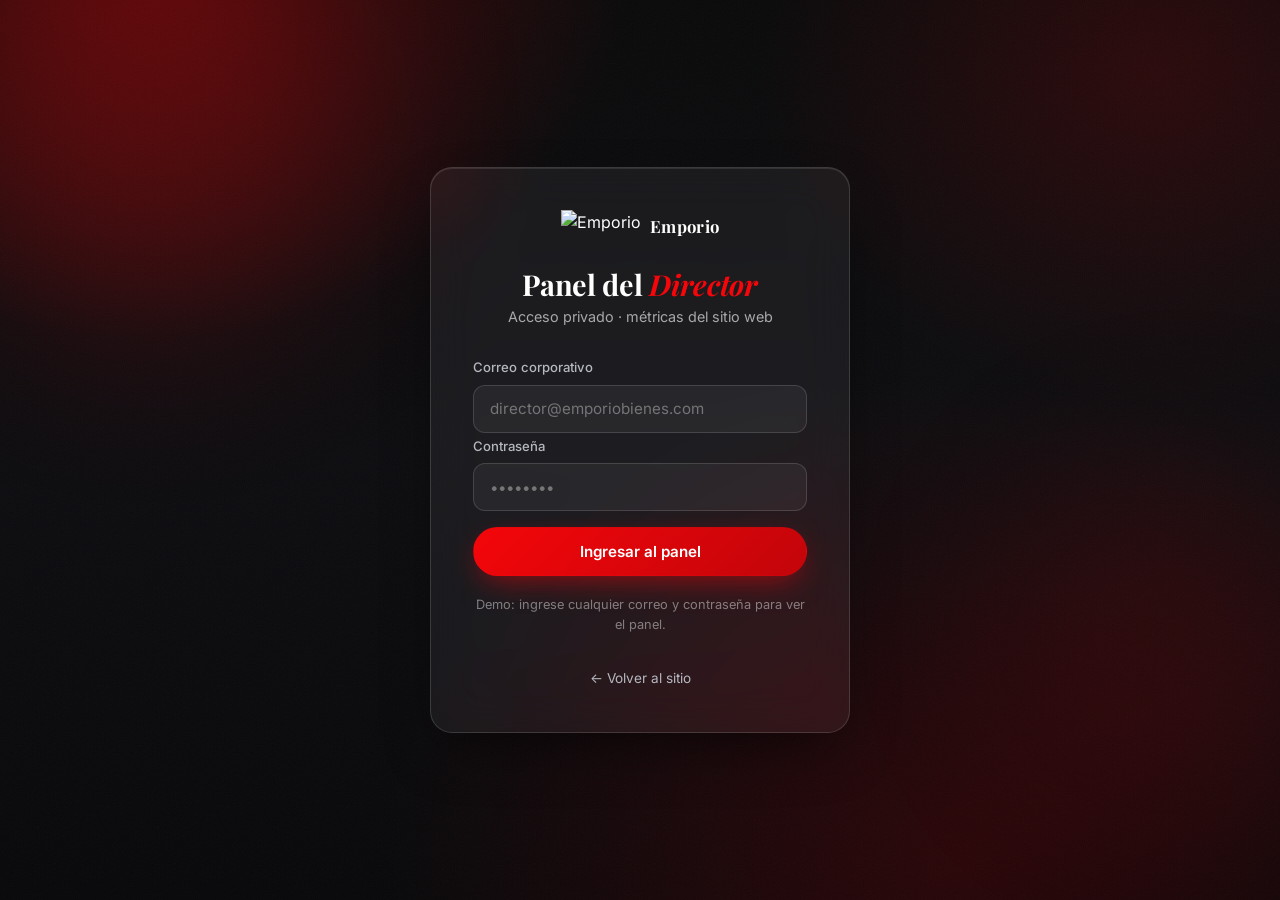
==== admin.html @ 36c15fff "Ajustes: chat widget, pagos Palomma, estados de cuenta, contacto y soporte" ====
<!DOCTYPE html>
<html lang="es-CO">
<head>
<meta charset="UTF-8"><meta name="viewport" content="width=device-width, initial-scale=1.0">
<title>Panel del Director | Emporio Bienes y Capitales</title>
<meta name="description" content="Acceso privado para la dirección de Emporio Bienes y Capitales. Panel de métricas del sitio web: visitas, búsquedas, pagos de arriendo, leads y crecimiento.">
<meta name="robots" content="noindex, nofollow">
<link rel="preconnect" href="https://fonts.googleapis.com"><link rel="preconnect" href="https://fonts.gstatic.com" crossorigin>
<link href="https://fonts.googleapis.com/css2?family=Playfair+Display:ital,wght@0,500;0,700;1,500;1,700&family=Inter:wght@400;500;600;700&display=swap" rel="stylesheet">
<link rel="stylesheet" href="assets/styles.css">
</head>
<body>
<div class="bg-mesh"></div><div class="bg-blob b1"></div><div class="bg-blob b2"></div><div class="bg-grain"></div>

<!-- ============ LOGIN ============ -->
<section class="login-screen" id="loginScreen">
  <div class="login-card glass">
    <div class="nav-logo"><img src="https://assets.cdn.filesafe.space/EZpRWb9LpJxi5ifCPHF8/media/687c1a56e36c15e57f198a6a.png" alt="Emporio"><span class="word">Emporio</span></div>
    <h1>Panel del <span class="em">Director</span></h1>
    <p class="sub">Acceso privado · métricas del sitio web</p>
    <form id="loginForm" autocomplete="off">
      <div class="input-group full"><label>Correo corporativo</label><input type="email" id="loginEmail" placeholder="director@emporiobienes.com" required></div>
      <div class="input-group full"><label>Contraseña</label><input type="password" id="loginPass" placeholder="••••••••" required></div>
      <button type="submit" class="btn btn-rojo">Ingresar al panel</button>
    </form>
    <p class="sub" style="margin-top:1.2rem;opacity:.7;font-size:.8rem">Demo: ingrese cualquier correo y contraseña para ver el panel.</p>
    <p style="text-align:center;margin-top:.6rem"><a href="index.html" style="color:var(--gris);font-size:.85rem">← Volver al sitio</a></p>
  </div>
</section>

<!-- ============ DASHBOARD ============ -->
<div class="dash" id="dash">
  <div class="container">
    <div class="dash-top">
      <div class="nav-logo"><img src="https://assets.cdn.filesafe.space/EZpRWb9LpJxi5ifCPHF8/media/687c1a56e36c15e57f198a6a.png" alt="Emporio"><span class="word">Emporio · Panel</span></div>
      <div class="right">
        <div class="range-pills" id="rangePills">
          <button data-r="7">7 días</button>
          <button data-r="30" class="active">30 días</button>
          <button data-r="90">90 días</button>
          <button data-r="365">12 meses</button>
        </div>
        <button class="btn btn-ghost" id="logoutBtn">Salir</button>
      </div>
    </div>

    <!-- KPIs -->
    <div class="kpi-grid">
      <div class="kpi glass">
        <div class="top"><span class="lbl">Visitas del mes</span>
          <span class="ico"><svg viewBox="0 0 24 24" fill="none" stroke="currentColor" stroke-width="2"><path d="M1 12s4-8 11-8 11 8 11 8-4 8-11 8-11-8-11-8z"/><circle cx="12" cy="12" r="3"/></svg></span>
        </div>
        <div class="val">18.426</div>
        <div class="delta up">▲ 23,4% vs. mes anterior</div>
      </div>
      <div class="kpi glass">
        <div class="top"><span class="lbl">Búsquedas de propiedades</span>
          <span class="ico"><svg viewBox="0 0 24 24" fill="none" stroke="currentColor" stroke-width="2"><circle cx="11" cy="11" r="7"/><path d="M21 21l-4.3-4.3"/></svg></span>
        </div>
        <div class="val">5.812</div>
        <div class="delta up">▲ 31,8% vs. mes anterior</div>
      </div>
      <div class="kpi glass">
        <div class="top"><span class="lbl">Pagos de arriendo</span>
          <span class="ico"><svg viewBox="0 0 24 24" fill="none" stroke="currentColor" stroke-width="2"><rect x="2" y="5" width="20" height="14" rx="2"/><path d="M2 10h20"/></svg></span>
        </div>
        <div class="val">1.243</div>
        <div class="delta up">▲ 12,1% vs. mes anterior</div>
      </div>
      <div class="kpi glass">
        <div class="top"><span class="lbl">Leads captados</span>
          <span class="ico"><svg viewBox="0 0 24 24" fill="none" stroke="currentColor" stroke-width="2"><path d="M16 21v-2a4 4 0 00-4-4H6a4 4 0 00-4 4v2"/><circle cx="9" cy="7" r="4"/><path d="M22 21v-2a4 4 0 00-3-3.87"/></svg></span>
        </div>
        <div class="val">387</div>
        <div class="delta up">▲ 18,9% vs. mes anterior</div>
      </div>
    </div>

    <!-- Charts fila 1 -->
    <div class="chart-grid">
      <div class="chart-card glass">
        <h3>Visitas al sitio</h3>
        <p class="sub">Tendencia de tráfico — usuarios y sesiones</p>
        <div class="chart-box"><canvas id="chVisitas"></canvas></div>
      </div>
      <div class="chart-card glass">
        <h3>Fuentes de tráfico</h3>
        <p class="sub">De dónde llegan los visitantes</p>
        <div class="chart-box sm"><canvas id="chFuentes"></canvas></div>
      </div>
    </div>

    <!-- Charts fila 2 -->
    <div class="chart-grid even">
      <div class="chart-card glass">
        <h3>Crecimiento mensual</h3>
        <p class="sub">Variación % de visitas mes a mes</p>
        <div class="chart-box sm"><canvas id="chCrecimiento"></canvas></div>
      </div>
      <div class="chart-card glass">
        <h3>Eventos medidos (Meta Pixel)</h3>
        <p class="sub">Acciones clave de los usuarios</p>
        <div class="chart-box sm"><canvas id="chEventos"></canvas></div>
      </div>
    </div>

    <!-- Charts fila 3 -->
    <div class="chart-grid">
      <div class="chart-card glass">
        <h3>Embudo de conversión</h3>
        <p class="sub">Del visitante al lead</p>
        <div class="chart-box sm"><canvas id="chEmbudo"></canvas></div>
      </div>
      <div class="chart-card glass">
        <h3>Dispositivos</h3>
        <p class="sub">Cómo navegan los usuarios</p>
        <div class="chart-box sm"><canvas id="chDisp"></canvas></div>
      </div>
    </div>

    <!-- Tabla top propiedades -->
    <div class="table-card glass">
      <h3 style="font-family:var(--ff-body);font-weight:600;margin-bottom:1rem">Propiedades más vistas</h3>
      <table class="dtable">
        <thead><tr><th>Inmueble</th><th>Ciudad</th><th>Operación</th><th>Vistas</th><th>Leads</th><th>Estado</th></tr></thead>
        <tbody>
          <tr><td>Apartamento Granada 302</td><td>Cali</td><td>Arriendo</td><td>1.284</td><td>42</td><td><span class="pill green">Disponible</span></td></tr>
          <tr><td>Casa El Poblado</td><td>Medellín</td><td>Venta</td><td>1.102</td><td>38</td><td><span class="pill amber">En negociación</span></td></tr>
          <tr><td>Oficina Centro Empresarial</td><td>Cali</td><td>Arriendo</td><td>973</td><td>27</td><td><span class="pill green">Disponible</span></td></tr>
          <tr><td>Apartaestudio Laureles</td><td>Medellín</td><td>Arriendo</td><td>861</td><td>31</td><td><span class="pill red">Arrendado</span></td></tr>
          <tr><td>Local comercial Av. 6N</td><td>Cali</td><td>Venta</td><td>740</td><td>19</td><td><span class="pill green">Disponible</span></td></tr>
        </tbody>
      </table>
      <p class="sub" style="margin-top:1rem;font-size:.78rem;opacity:.7">Datos de demostración. En producción se conectan a Google Analytics 4, al Píxel de Meta y a CRM RED.</p>
    </div>
  </div>
</div>

<script src="https://cdnjs.cloudflare.com/ajax/libs/Chart.js/4.4.1/chart.umd.min.js"></script>
<script src="assets/app.js"></script>
<script>
(function () {
  var login = document.getElementById('loginScreen');
  var dash = document.getElementById('dash');
  var form = document.getElementById('loginForm');
  var charts = [];

  form.addEventListener('submit', function (e) {
    e.preventDefault();
    // DEMO: autenticación solo de front-end. En producción validar contra backend seguro.
    window.EMP && window.EMP.track('AccesoPanelDirector', { email: document.getElementById('loginEmail').value });
    login.style.display = 'none';
    dash.classList.add('active');
    if (!charts.length) initCharts();
  });

  document.getElementById('logoutBtn').addEventListener('click', function () {
    dash.classList.remove('active');
    login.style.display = 'grid';
    form.reset();
  });

  document.querySelectorAll('#rangePills button').forEach(function (b) {
    b.addEventListener('click', function () {
      document.querySelectorAll('#rangePills button').forEach(function (x) { x.classList.remove('active'); });
      b.classList.add('active');
    });
  });

  function initCharts() {
    var ROJO = '#f4060a', ROJO_SOFT = '#ff5a5f', GRID = 'rgba(255,255,255,0.06)', TICK = 'rgba(255,255,255,0.55)';
    Chart.defaults.color = TICK;
    Chart.defaults.font.family = "'Inter', sans-serif";
    var baseScales = {
      x: { grid: { color: GRID }, ticks: { color: TICK } },
      y: { grid: { color: GRID }, ticks: { color: TICK }, beginAtZero: true }
    };
    var meses = ['Sep','Oct','Nov','Dic','Ene','Feb','Mar','Abr','May','Jun'];

    // Visitas (line)
    var g = document.getElementById('chVisitas').getContext('2d');
    var grad = g.createLinearGradient(0, 0, 0, 280);
    grad.addColorStop(0, 'rgba(244,6,10,0.35)'); grad.addColorStop(1, 'rgba(244,6,10,0)');
    charts.push(new Chart(g, { type: 'line', data: { labels: meses, datasets: [
      { label: 'Usuarios', data: [9200,10100,10800,11600,12900,13800,14600,15900,17100,18426], borderColor: ROJO, backgroundColor: grad, fill: true, tension: .4, borderWidth: 2, pointRadius: 0 },
      { label: 'Sesiones', data: [12100,13200,14000,15100,16800,18000,19100,20800,22400,24100], borderColor: ROJO_SOFT, backgroundColor: 'transparent', borderDash: [5,4], tension: .4, borderWidth: 2, pointRadius: 0 }
    ] }, options: { responsive: true, maintainAspectRatio: false, plugins: { legend: { position: 'bottom' } }, scales: baseScales } }));

    // Fuentes (doughnut)
    charts.push(new Chart(document.getElementById('chFuentes'), { type: 'doughnut', data: { labels: ['Búsqueda orgánica','Redes sociales','Directo','Anuncios Meta','Referidos'], datasets: [{ data: [42,24,16,12,6], backgroundColor: ['#f4060a','#ff5a5f','#ff8a8d','#b3050a','#7a0306'], borderColor: 'rgba(0,0,0,0)', borderWidth: 2 }] }, options: { responsive: true, maintainAspectRatio: false, cutout: '62%', plugins: { legend: { position: 'bottom', labels: { padding: 12, boxWidth: 12 } } } } }));

    // Crecimiento (bar)
    charts.push(new Chart(document.getElementById('chCrecimiento'), { type: 'bar', data: { labels: meses, datasets: [{ label: '% crecimiento', data: [8,9.8,6.9,7.4,11.2,7,5.8,8.9,7.5,7.8], backgroundColor: ROJO, borderRadius: 6, maxBarThickness: 26 }] }, options: { responsive: true, maintainAspectRatio: false, plugins: { legend: { display: false } }, scales: baseScales } }));

    // Eventos (bar horizontal)
    charts.push(new Chart(document.getElementById('chEventos'), { type: 'bar', data: { labels: ['Búsqueda propiedad','Ver propiedades','Pagar arriendo','Estado de cuenta','Soporte','Ver testimonio'], datasets: [{ label: 'Eventos', data: [5812,4120,1243,2030,860,610], backgroundColor: ['#f4060a','#ff5a5f','#ff8a8d','#ffb0b2','#b3050a','#7a0306'], borderRadius: 6, maxBarThickness: 22 }] }, options: { indexAxis: 'y', responsive: true, maintainAspectRatio: false, plugins: { legend: { display: false } }, scales: baseScales } }));

    // Embudo (bar)
    charts.push(new Chart(document.getElementById('chEmbudo'), { type: 'bar', data: { labels: ['Visitantes','Buscaron','Vieron ficha','Contactaron','Leads'], datasets: [{ label: 'Usuarios', data: [18426,5812,3140,920,387], backgroundColor: ['#ff8a8d','#ff5a5f','#f4060a','#b3050a','#7a0306'], borderRadius: 6, maxBarThickness: 40 }] }, options: { responsive: true, maintainAspectRatio: false, plugins: { legend: { display: false } }, scales: baseScales } }));

    // Dispositivos (doughnut)
    charts.push(new Chart(document.getElementById('chDisp'), { type: 'doughnut', data: { labels: ['Móvil','Escritorio','Tablet'], datasets: [{ data: [68,27,5], backgroundColor: ['#f4060a','#ff5a5f','#ff8a8d'], borderColor: 'rgba(0,0,0,0)', borderWidth: 2 }] }, options: { responsive: true, maintainAspectRatio: false, cutout: '62%', plugins: { legend: { position: 'bottom', labels: { padding: 12, boxWidth: 12 } } } } }));
  }
})();
</script>
</body>
</html>
---- assets/styles.css ----
/* =========================================================
   EMPORIO BIENES Y CAPITALES — Sistema de diseño "Liquid Glass"
   Colores de marca: Rojo #f4060a · Blanco · Negro
   Tipografías: Playfair Display (display, itálicas rojas) · Inter (texto)
   ========================================================= */

:root {
  --rojo: #f4060a;
  --rojo-soft: #ff3b3f;
  --rojo-deep: #c2050a;
  --negro: #0a0a0b;
  --negro-2: #111114;
  --blanco: #ffffff;
  --gris: #b6b8c0;
  --gris-soft: rgba(255, 255, 255, 0.62);

  --glass-bg: rgba(255, 255, 255, 0.055);
  --glass-bg-strong: rgba(255, 255, 255, 0.09);
  --glass-border: rgba(255, 255, 255, 0.14);
  --glass-border-soft: rgba(255, 255, 255, 0.08);
  --glass-shadow: 0 24px 60px -20px rgba(0, 0, 0, 0.65);
  --glass-blur: blur(22px) saturate(160%);

  --radius: 22px;
  --radius-sm: 14px;
  --maxw: 1200px;

  --ff-display: 'Playfair Display', Georgia, serif;
  --ff-body: 'Inter', system-ui, -apple-system, sans-serif;

  --ease: cubic-bezier(0.22, 1, 0.36, 1);
}

* { margin: 0; padding: 0; box-sizing: border-box; }

html { scroll-behavior: smooth; }

body {
  font-family: var(--ff-body);
  background: var(--negro);
  color: var(--blanco);
  line-height: 1.6;
  overflow-x: hidden;
  -webkit-font-smoothing: antialiased;
  position: relative;
  min-height: 100vh;
}

/* --- Fondo atmosférico: malla de gradientes + grano --- */
.bg-mesh {
  position: fixed;
  inset: 0;
  z-index: -2;
  background:
    radial-gradient(50rem 40rem at 12% -5%, rgba(244, 6, 10, 0.30), transparent 60%),
    radial-gradient(45rem 38rem at 90% 8%, rgba(244, 6, 10, 0.14), transparent 55%),
    radial-gradient(60rem 50rem at 75% 95%, rgba(120, 0, 4, 0.30), transparent 60%),
    linear-gradient(180deg, #0a0a0b 0%, #0d0d10 50%, #08080a 100%);
}
.bg-blob {
  position: fixed;
  border-radius: 50%;
  filter: blur(90px);
  z-index: -1;
  opacity: 0.5;
  animation: float 18s var(--ease) infinite;
}
.bg-blob.b1 { width: 420px; height: 420px; background: rgba(244,6,10,0.35); top: -80px; left: -60px; }
.bg-blob.b2 { width: 360px; height: 360px; background: rgba(244,6,10,0.18); bottom: 10%; right: -80px; animation-delay: -6s; }
@keyframes float {
  0%,100% { transform: translate(0,0) scale(1); }
  50% { transform: translate(40px, 30px) scale(1.08); }
}
.bg-grain {
  position: fixed; inset: 0; z-index: -1; pointer-events: none; opacity: 0.04;
  background-image: url("data:image/svg+xml,%3Csvg xmlns='http://www.w3.org/2000/svg' width='120' height='120'%3E%3Cfilter id='n'%3E%3CfeTurbulence type='fractalNoise' baseFrequency='0.9' numOctaves='2'/%3E%3C/filter%3E%3Crect width='100%25' height='100%25' filter='url(%23n)'/%3E%3C/svg%3E");
}

/* --- Tipografía --- */
h1, h2, h3 { font-family: var(--ff-display); font-weight: 700; line-height: 1.08; letter-spacing: -0.01em; }
.em { font-style: italic; color: var(--rojo); }
.eyebrow {
  font-family: var(--ff-body); font-size: 0.74rem; font-weight: 600;
  letter-spacing: 0.22em; text-transform: uppercase; color: var(--rojo-soft);
  display: inline-flex; align-items: center; gap: 0.55rem;
}
.eyebrow::before { content: ''; width: 26px; height: 1px; background: var(--rojo); }

p { color: var(--gris-soft); }
a { color: inherit; text-decoration: none; }

.container { width: min(92%, var(--maxw)); margin-inline: auto; }
section { padding: clamp(4rem, 9vw, 8rem) 0; position: relative; }

/* --- Glass primitives --- */
.glass {
  background: var(--glass-bg);
  backdrop-filter: var(--glass-blur);
  -webkit-backdrop-filter: var(--glass-blur);
  border: 1px solid var(--glass-border);
  border-radius: var(--radius);
  box-shadow: var(--glass-shadow), inset 0 1px 0 rgba(255,255,255,0.10);
}
.glass-soft {
  background: var(--glass-bg);
  backdrop-filter: blur(14px) saturate(140%);
  -webkit-backdrop-filter: blur(14px) saturate(140%);
  border: 1px solid var(--glass-border-soft);
  border-radius: var(--radius-sm);
}

/* --- Botones --- */
.btn {
  display: inline-flex; align-items: center; justify-content: center; gap: 0.55rem;
  font-family: var(--ff-body); font-weight: 600; font-size: 0.95rem;
  padding: 0.85rem 1.5rem; border-radius: 100px; cursor: pointer;
  border: 1px solid transparent; transition: all 0.35s var(--ease);
  white-space: nowrap; position: relative; overflow: hidden;
}
.btn-rojo {
  background: linear-gradient(135deg, var(--rojo) 0%, var(--rojo-deep) 100%);
  color: #fff; box-shadow: 0 10px 30px -8px rgba(244,6,10,0.6);
}
.btn-rojo:hover { transform: translateY(-2px); box-shadow: 0 18px 40px -10px rgba(244,6,10,0.75); }
.btn-glass {
  background: var(--glass-bg-strong); backdrop-filter: var(--glass-blur);
  -webkit-backdrop-filter: var(--glass-blur);
  border: 1px solid var(--glass-border); color: #fff;
}
.btn-glass:hover { background: rgba(255,255,255,0.16); transform: translateY(-2px); }
.btn-ghost { background: transparent; border: 1px solid var(--glass-border); color: #fff; }
.btn-ghost:hover { border-color: var(--rojo); color: var(--rojo-soft); }
.btn svg { width: 18px; height: 18px; }
.btn-lg { padding: 1.05rem 2rem; font-size: 1.02rem; }

/* --- NAV --- */
header.nav {
  position: fixed; top: 0; left: 0; right: 0; z-index: 100;
  transition: all 0.4s var(--ease);
}
.nav-inner {
  display: flex; align-items: center; justify-content: space-between; gap: 1rem;
  margin: 0.9rem auto; width: min(94%, var(--maxw));
  padding: 0.55rem 0.7rem 0.55rem 1.1rem;
  background: rgba(15,15,18,0.55);
  backdrop-filter: var(--glass-blur); -webkit-backdrop-filter: var(--glass-blur);
  border: 1px solid var(--glass-border); border-radius: 100px;
  box-shadow: var(--glass-shadow);
}
.nav-logo { display: flex; align-items: center; gap: 0.6rem; }
.nav-logo img { height: 34px; width: auto; display: block; }
.nav-logo .word { font-family: var(--ff-display); font-weight: 700; font-size: 1.05rem; letter-spacing: 0.02em; }
.nav-links { display: flex; align-items: center; gap: 0.3rem; list-style: none; }
.nav-links a {
  font-size: 0.9rem; font-weight: 500; padding: 0.5rem 0.85rem; border-radius: 100px;
  color: var(--gris); transition: all 0.25s var(--ease);
}
.nav-links a:hover, .nav-links a.active { color: #fff; background: rgba(255,255,255,0.08); }
.nav-cta { display: flex; align-items: center; gap: 0.5rem; }
.nav-toggle { display: none; background: none; border: none; color: #fff; cursor: pointer; }
.nav-toggle svg { width: 26px; height: 26px; }

/* Mobile menu */
.mobile-menu {
  position: fixed; inset: 0; z-index: 99; display: none;
  background: rgba(8,8,10,0.85); backdrop-filter: blur(20px);
  flex-direction: column; align-items: center; justify-content: center; gap: 0.5rem;
}
.mobile-menu.open { display: flex; }
.mobile-menu a { font-family: var(--ff-display); font-size: 1.6rem; padding: 0.6rem; }
.mobile-menu .btn { margin-top: 1rem; }

/* --- HERO --- */
.hero { padding-top: clamp(8rem, 16vh, 11rem); min-height: 92vh; display: flex; align-items: center; }
.hero-grid { display: grid; grid-template-columns: 1.15fr 0.85fr; gap: 2.5rem; align-items: center; }
.hero h1 { font-size: clamp(2.6rem, 6.5vw, 5rem); }
.hero p.lead { font-size: 1.15rem; max-width: 46ch; margin: 1.4rem 0 2rem; color: var(--gris); }
.hero-cta { display: flex; gap: 0.8rem; flex-wrap: wrap; }
.hero-badges { display: flex; gap: 1.6rem; margin-top: 2.6rem; flex-wrap: wrap; }
.hero-badge .num { font-family: var(--ff-display); font-size: 2.1rem; color: #fff; line-height: 1; }
.hero-badge .lbl { font-size: 0.8rem; color: var(--gris); }

/* Tarjeta flotante en hero */
.hero-card { padding: 1.6rem; position: relative; }
.hero-card .tag { position: absolute; top: -12px; right: 20px; background: var(--rojo); color:#fff; font-size:0.7rem; font-weight:600; padding: 0.35rem 0.8rem; border-radius: 100px; letter-spacing: 0.08em; }
.hero-card .prop-img { height: 170px; border-radius: var(--radius-sm); background: linear-gradient(135deg, #2a2a30, #14141a); position: relative; overflow: hidden; margin-bottom: 1rem; display:flex; align-items:flex-end; padding: 1rem; }
.hero-card .prop-img::after { content:''; position:absolute; inset:0; background: radial-gradient(circle at 70% 20%, rgba(244,6,10,0.25), transparent 60%); }
.hero-card .price { font-family: var(--ff-display); font-size: 1.5rem; }
.hero-card .meta { display:flex; gap:1rem; font-size:0.82rem; color: var(--gris); margin-top:0.4rem; }

/* --- Buscador --- */
.search-bar { padding: 0.7rem; display: grid; grid-template-columns: 1.2fr 1fr 1fr auto; gap: 0.6rem; align-items: center; margin-top: 2.2rem; }
.search-bar .field { display: flex; flex-direction: column; padding: 0.5rem 0.9rem; }
.search-bar label { font-size: 0.68rem; text-transform: uppercase; letter-spacing: 0.12em; color: var(--gris); }
.search-bar select, .search-bar input {
  background: transparent; border: none; color: #fff; font-family: var(--ff-body);
  font-size: 0.95rem; outline: none; padding: 0.15rem 0; width: 100%;
}
.search-bar select option { background: #15151a; }

/* --- Section headers --- */
.sec-head { max-width: 640px; margin-bottom: 3rem; }
.sec-head.center { margin-inline: auto; text-align: center; }
.sec-head h2 { font-size: clamp(2rem, 4.5vw, 3.2rem); margin: 0.9rem 0 0.6rem; }
.sec-head p { font-size: 1.05rem; }

/* --- Grids genéricos --- */
.grid-2 { display: grid; grid-template-columns: repeat(2,1fr); gap: 1.4rem; }
.grid-3 { display: grid; grid-template-columns: repeat(3,1fr); gap: 1.4rem; }
.grid-4 { display: grid; grid-template-columns: repeat(4,1fr); gap: 1.2rem; }

/* Card de servicio/feature */
.card { padding: 1.8rem; transition: transform 0.4s var(--ease), border-color 0.4s var(--ease); }
.card:hover { transform: translateY(-6px); border-color: rgba(244,6,10,0.5); }
.card .ico { width: 52px; height: 52px; border-radius: 14px; display: grid; place-items: center; background: rgba(244,6,10,0.14); border: 1px solid rgba(244,6,10,0.3); margin-bottom: 1.1rem; }
.card .ico svg { width: 26px; height: 26px; color: var(--rojo-soft); }
.card h3 { font-size: 1.3rem; margin-bottom: 0.5rem; }
.card p { font-size: 0.95rem; }

/* --- Dual: arrendatarios / propietarios --- */
.dual { display: grid; grid-template-columns: 1fr 1fr; gap: 1.6rem; }
.dual-panel { padding: 2.4rem; position: relative; overflow: hidden; }
.dual-panel.tenant::before, .dual-panel.owner::before {
  content:''; position:absolute; top:-40%; right:-20%; width: 60%; height: 120%;
  background: radial-gradient(circle, rgba(244,6,10,0.18), transparent 70%); pointer-events:none;
}
.dual-panel h3 { font-size: 1.8rem; margin-bottom: 0.8rem; }
.dual-panel ul { list-style: none; margin: 1.4rem 0 1.8rem; }
.dual-panel li { display: flex; gap: 0.7rem; padding: 0.5rem 0; font-size: 0.95rem; color: var(--gris); border-bottom: 1px solid var(--glass-border-soft); }
.dual-panel li svg { width: 18px; height: 18px; color: var(--rojo-soft); flex-shrink: 0; margin-top: 3px; }

/* --- Video / testimonios --- */
.video-wrap { position: relative; border-radius: var(--radius); overflow: hidden; aspect-ratio: 16/9; border: 1px solid var(--glass-border); box-shadow: var(--glass-shadow); }
.video-wrap iframe { width: 100%; height: 100%; border: 0; display: block; }
.testi-grid { display: grid; grid-template-columns: repeat(3,1fr); gap: 1.4rem; }
.testi-card { padding: 0.8rem; }
.testi-card .video-wrap { aspect-ratio: 9/16; margin-bottom: 0.9rem; }
.testi-card .who { display: flex; align-items: center; gap: 0.7rem; padding: 0 0.6rem 0.6rem; }
.testi-card .avatar { width: 38px; height: 38px; border-radius: 50%; background: linear-gradient(135deg, var(--rojo), var(--rojo-deep)); display:grid; place-items:center; font-weight:700; font-size:0.9rem; }
.testi-card .who .n { font-weight: 600; font-size: 0.92rem; }
.testi-card .who .r { font-size: 0.78rem; color: var(--gris); }

/* --- CTA destacado propietarios --- */
.cta-owner { display: grid; grid-template-columns: 1fr 1fr; gap: 2rem; align-items: center; padding: 2.4rem; }
.cta-owner h2 { font-size: clamp(1.8rem, 3.6vw, 2.6rem); margin-bottom: 0.8rem; }

/* --- Formulario --- */
.form-grid { display: grid; grid-template-columns: 1fr 1fr; gap: 1rem; }
.input-group { display: flex; flex-direction: column; gap: 0.4rem; margin-bottom: 0.2rem; }
.input-group.full { grid-column: 1 / -1; }
.input-group label { font-size: 0.82rem; color: var(--gris); font-weight: 500; }
.input-group input, .input-group select, .input-group textarea {
  background: rgba(255,255,255,0.05); border: 1px solid var(--glass-border);
  border-radius: 12px; padding: 0.85rem 1rem; color: #fff; font-family: var(--ff-body);
  font-size: 0.95rem; outline: none; transition: border-color 0.25s, background 0.25s;
}
.input-group input:focus, .input-group select:focus, .input-group textarea:focus {
  border-color: var(--rojo); background: rgba(255,255,255,0.08);
}
.input-group select option { background: #15151a; }
.input-group textarea { resize: vertical; min-height: 110px; }
.form-note { font-size: 0.78rem; color: var(--gris); margin-top: 0.8rem; }
.form-note a { color: var(--rojo-soft); text-decoration: underline; }

/* --- Roadmap (nosotros) --- */
.timeline { position: relative; margin-top: 2rem; }
.timeline::before { content:''; position:absolute; left: 18px; top:0; bottom:0; width:2px; background: linear-gradient(var(--rojo), transparent); }
.tl-item { position: relative; padding: 0 0 2rem 3.2rem; }
.tl-item::before { content:''; position:absolute; left: 11px; top: 4px; width: 16px; height: 16px; border-radius:50%; background: var(--rojo); box-shadow: 0 0 0 4px rgba(244,6,10,0.2); }
.tl-item .yr { font-family: var(--ff-display); font-style: italic; color: var(--rojo-soft); font-size: 1.2rem; }
.tl-item h4 { font-size: 1.1rem; margin: 0.2rem 0; }

/* --- Equipo --- */
.team-card { padding: 1.4rem; text-align: center; }
.team-card .ph { width: 92px; height: 92px; border-radius: 50%; margin: 0 auto 1rem; background: linear-gradient(135deg,#2a2a30,#14141a); border: 2px solid var(--rojo); display:grid; place-items:center; font-family: var(--ff-display); font-size:1.8rem; }
.team-card h4 { font-size: 1.15rem; }
.team-card .role { color: var(--rojo-soft); font-size: 0.85rem; font-weight: 500; margin: 0.2rem 0 0.6rem; }
.team-card p { font-size: 0.85rem; }

/* --- Stats band --- */
.stats-band { display: grid; grid-template-columns: repeat(4,1fr); gap: 1.4rem; padding: 2.2rem; text-align: center; }
.stats-band .s .num { font-family: var(--ff-display); font-size: clamp(2.2rem,4vw,3rem); color:#fff; }
.stats-band .s .num .em { font-style: italic; }
.stats-band .s .lbl { font-size: 0.85rem; color: var(--gris); }

/* --- FAQ (para SEO IA) --- */
.faq-item { padding: 1.3rem 1.6rem; margin-bottom: 0.9rem; cursor: pointer; }
.faq-item summary { font-family: var(--ff-display); font-size: 1.15rem; list-style: none; display:flex; justify-content: space-between; align-items:center; gap:1rem; }
.faq-item summary::-webkit-details-marker { display:none; }
.faq-item summary::after { content: '+'; color: var(--rojo); font-size: 1.6rem; transition: transform 0.3s; }
.faq-item[open] summary::after { transform: rotate(45deg); }
.faq-item p { margin-top: 0.9rem; font-size: 0.95rem; }

/* --- FOOTER --- */
footer.site-footer { padding: 4rem 0 2rem; border-top: 1px solid var(--glass-border-soft); margin-top: 2rem; }
.foot-grid { display: grid; grid-template-columns: 1.6fr 1fr 1fr 1.2fr; gap: 2rem; }
.foot-grid h5 { font-size: 0.78rem; text-transform: uppercase; letter-spacing: 0.14em; color: var(--gris); margin-bottom: 1rem; }
.foot-grid ul { list-style: none; }
.foot-grid li { margin-bottom: 0.55rem; }
.foot-grid a { font-size: 0.92rem; color: var(--gris-soft); transition: color 0.2s; }
.foot-grid a:hover { color: var(--rojo-soft); }
.foot-logo img { height: 38px; margin-bottom: 1rem; }
.socials { display: flex; gap: 0.6rem; flex-wrap: wrap; margin-top: 1rem; }
.socials a { width: 38px; height: 38px; border-radius: 50%; display: grid; place-items: center; background: var(--glass-bg); border: 1px solid var(--glass-border); transition: all 0.3s var(--ease); }
.socials a:hover { background: var(--rojo); border-color: var(--rojo); transform: translateY(-3px); }
.socials svg { width: 17px; height: 17px; }
.foot-bottom { display: flex; justify-content: space-between; align-items: center; flex-wrap: wrap; gap: 1rem; margin-top: 3rem; padding-top: 1.6rem; border-top: 1px solid var(--glass-border-soft); font-size: 0.82rem; color: var(--gris); }
.foot-bottom a { color: var(--gris); }
.foot-bottom a:hover { color: var(--rojo-soft); }

/* --- Soporte flotante --- */
.fab { position: fixed; bottom: 24px; left: 24px; z-index: 90; display: flex; flex-direction: column; gap: 0.7rem; align-items: flex-start; }
.fab-btn { width: 58px; height: 58px; border-radius: 50%; display: grid; place-items: center; cursor: pointer; border: 1px solid var(--glass-border); box-shadow: var(--glass-shadow); transition: transform 0.3s var(--ease); }
.fab-btn:hover { transform: scale(1.08); }
.fab-wa { background: #25d366; }
.fab-support { background: linear-gradient(135deg, var(--rojo), var(--rojo-deep)); position: relative; }
.fab-btn svg { width: 26px; height: 26px; color: #fff; }
.fab-support::after { content:''; position:absolute; inset:0; border-radius:50%; box-shadow:0 0 0 0 rgba(244,6,10,0.6); animation: pulse 2.2s infinite; }
@keyframes pulse { 0%{box-shadow:0 0 0 0 rgba(244,6,10,0.55);} 70%{box-shadow:0 0 0 16px rgba(244,6,10,0);} 100%{box-shadow:0 0 0 0 rgba(244,6,10,0);} }

/* --- Reveal animations --- */
.reveal { opacity: 0; transform: translateY(28px); transition: opacity 0.8s var(--ease), transform 0.8s var(--ease); }
.reveal.in { opacity: 1; transform: none; }
.reveal.d1 { transition-delay: 0.08s; } .reveal.d2 { transition-delay: 0.16s; }
.reveal.d3 { transition-delay: 0.24s; } .reveal.d4 { transition-delay: 0.32s; }

/* --- Páginas legales / contenido --- */
.legal { padding-top: 9rem; }
.legal .container { max-width: 820px; }
.legal h1 { font-size: clamp(2rem,4vw,3rem); margin-bottom: 0.4rem; }
.legal .updated { color: var(--gris); font-size: 0.9rem; margin-bottom: 2.5rem; }
.legal h2 { font-size: 1.4rem; margin: 2.2rem 0 0.7rem; color: #fff; }
.legal p, .legal li { color: var(--gris-soft); margin-bottom: 0.8rem; font-size: 0.97rem; }
.legal ul { padding-left: 1.4rem; }

/* --- Page hero pequeño --- */
.page-hero { padding-top: clamp(8rem, 15vh, 10rem); padding-bottom: 2rem; text-align: center; }
.page-hero h1 { font-size: clamp(2.4rem, 5vw, 4rem); }
.page-hero p { max-width: 56ch; margin: 1rem auto 0; font-size: 1.1rem; }

/* =========================================================
   LOGIN + DASHBOARD (admin)
   ========================================================= */
.login-screen { min-height: 100vh; display: grid; place-items: center; padding: 2rem; }
.login-card { width: min(420px, 100%); padding: 2.6rem; }
.login-card .nav-logo { justify-content: center; margin-bottom: 1.6rem; }
.login-card h1 { font-size: 1.8rem; text-align: center; margin-bottom: 0.3rem; }
.login-card p.sub { text-align: center; font-size: 0.9rem; margin-bottom: 1.8rem; }
.login-card .btn { width: 100%; margin-top: 0.8rem; }
.login-hint { text-align:center; font-size: 0.78rem; color: var(--gris); margin-top: 1.2rem; }

.dash { display: none; min-height: 100vh; }
.dash.active { display: block; }
.dash-top { display: flex; align-items: center; justify-content: space-between; padding: 1.2rem 0; margin-bottom: 1.5rem; flex-wrap: wrap; gap: 1rem; }
.dash-top h1 { font-size: 1.6rem; }
.dash-top .right { display: flex; align-items: center; gap: 1rem; }
.range-pills { display: flex; gap: 0.4rem; }
.range-pills button { background: var(--glass-bg); border: 1px solid var(--glass-border); color: var(--gris); font-family: var(--ff-body); font-size: 0.82rem; padding: 0.45rem 0.9rem; border-radius: 100px; cursor: pointer; transition: all 0.25s; }
.range-pills button.active { background: var(--rojo); color: #fff; border-color: var(--rojo); }

.kpi-grid { display: grid; grid-template-columns: repeat(4,1fr); gap: 1.2rem; margin-bottom: 1.4rem; }
.kpi { padding: 1.4rem; }
.kpi .top { display: flex; justify-content: space-between; align-items: flex-start; }
.kpi .ico { width: 40px; height: 40px; border-radius: 11px; display:grid; place-items:center; background: rgba(244,6,10,0.14); border:1px solid rgba(244,6,10,0.3); }
.kpi .ico svg { width: 20px; height: 20px; color: var(--rojo-soft); }
.kpi .val { font-family: var(--ff-display); font-size: 2.1rem; margin: 0.8rem 0 0.2rem; }
.kpi .lbl { font-size: 0.84rem; color: var(--gris); }
.kpi .delta { font-size: 0.8rem; font-weight: 600; display: inline-flex; align-items: center; gap: 0.25rem; margin-top: 0.5rem; }
.kpi .delta.up { color: #34d399; } .kpi .delta.down { color: var(--rojo-soft); }

.chart-grid { display: grid; grid-template-columns: 2fr 1fr; gap: 1.2rem; margin-bottom: 1.2rem; }
.chart-grid.even { grid-template-columns: 1fr 1fr; }
.chart-card { padding: 1.5rem; }
.chart-card h3 { font-family: var(--ff-body); font-weight: 600; font-size: 1rem; margin-bottom: 0.3rem; }
.chart-card .sub { font-size: 0.8rem; color: var(--gris); margin-bottom: 1rem; }
.chart-box { position: relative; height: 280px; }
.chart-box.sm { height: 240px; }

.table-card { padding: 1.5rem; }
.dtable { width: 100%; border-collapse: collapse; }
.dtable th { text-align: left; font-size: 0.74rem; text-transform: uppercase; letter-spacing: 0.08em; color: var(--gris); padding: 0.7rem 0.6rem; border-bottom: 1px solid var(--glass-border); }
.dtable td { padding: 0.85rem 0.6rem; border-bottom: 1px solid var(--glass-border-soft); font-size: 0.9rem; }
.dtable tr:hover td { background: rgba(255,255,255,0.03); }
.pill { display: inline-block; padding: 0.2rem 0.65rem; border-radius: 100px; font-size: 0.75rem; font-weight: 600; }
.pill.green { background: rgba(52,211,153,0.15); color:#34d399; }
.pill.red { background: rgba(244,6,10,0.15); color: var(--rojo-soft); }
.pill.amber { background: rgba(251,191,36,0.15); color:#fbbf24; }

/* =========================================================
   RESPONSIVE
   ========================================================= */
@media (max-width: 980px) {
  .nav-links { display: none; }
  .nav-toggle { display: block; }
  .nav-cta .btn:not(.btn-rojo) { display: none; }
  .hero-grid { grid-template-columns: 1fr; }
  .hero-card { max-width: 420px; }
  .grid-3, .grid-4, .testi-grid { grid-template-columns: 1fr 1fr; }
  .dual, .grid-2, .cta-owner, .chart-grid, .chart-grid.even { grid-template-columns: 1fr; }
  .foot-grid { grid-template-columns: 1fr 1fr; }
  .kpi-grid { grid-template-columns: 1fr 1fr; }
  .stats-band { grid-template-columns: 1fr 1fr; }
  .search-bar { grid-template-columns: 1fr 1fr; }
}
@media (max-width: 560px) {
  .grid-3, .grid-4, .testi-grid, .grid-2, .foot-grid, .kpi-grid, .stats-band, .search-bar, .form-grid { grid-template-columns: 1fr; }
  .hero-badges { gap: 1.1rem; }
  .nav-logo .word { display: none; }
}
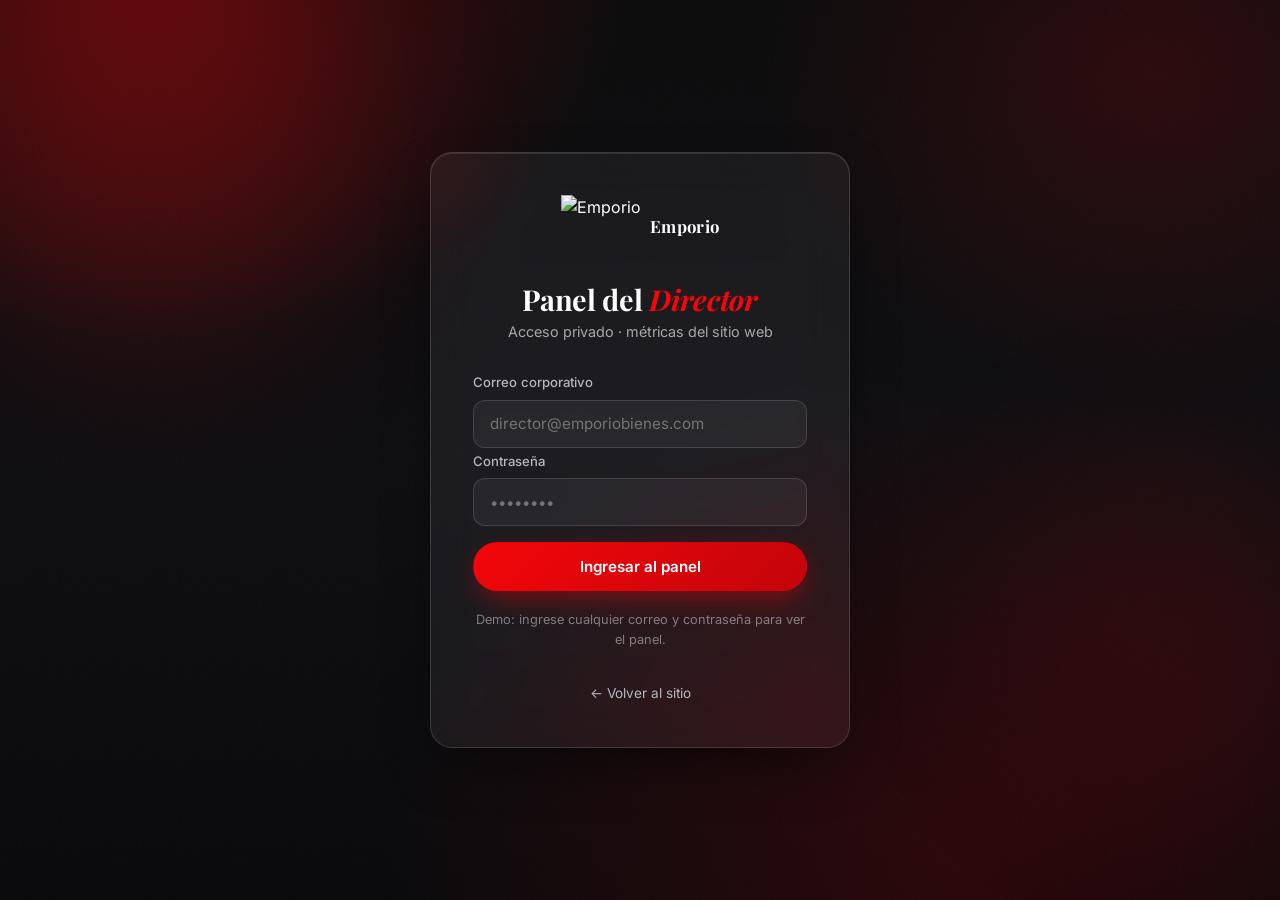
==== commit 12558eda: "Widget chat nuevo; soporte/solicitudes a portal.emporiobienes.com; form GHL en propietarios; FAQ arr" ====
--- a/admin.html
+++ b/admin.html
@@ -1,6 +1,13 @@
 <!DOCTYPE html>
 <html lang="es-CO">
 <head>
+<!-- Google Tag Manager -->
+<script>(function(w,d,s,l,i){w[l]=w[l]||[];w[l].push({'gtm.start':
+new Date().getTime(),event:'gtm.js'});var f=d.getElementsByTagName(s)[0],
+j=d.createElement(s),dl=l!='dataLayer'?'&l='+l:'';j.async=true;j.src=
+'https://www.googletagmanager.com/gtm.js?id='+i+dl;f.parentNode.insertBefore(j,f);
+})(window,document,'script','dataLayer','GTM-K428PTSD');</script>
+<!-- End Google Tag Manager -->
 <meta charset="UTF-8"><meta name="viewport" content="width=device-width, initial-scale=1.0">
 <title>Panel del Director | Emporio Bienes y Capitales</title>
 <meta name="description" content="Acceso privado para la dirección de Emporio Bienes y Capitales. Panel de métricas del sitio web: visitas, búsquedas, pagos de arriendo, leads y crecimiento.">
@@ -10,6 +17,10 @@
 <link rel="stylesheet" href="assets/styles.css">
 </head>
 <body>
+<!-- Google Tag Manager (noscript) -->
+<noscript><iframe src="https://www.googletagmanager.com/ns.html?id=GTM-K428PTSD"
+height="0" width="0" style="display:none;visibility:hidden"></iframe></noscript>
+<!-- End Google Tag Manager (noscript) -->
 <div class="bg-mesh"></div><div class="bg-blob b1"></div><div class="bg-blob b2"></div><div class="bg-grain"></div>
 
 <!-- ============ LOGIN ============ -->
--- a/assets/styles.css
+++ b/assets/styles.css
@@ -148,7 +148,7 @@
   box-shadow: var(--glass-shadow);
 }
 .nav-logo { display: flex; align-items: center; gap: 0.6rem; }
-.nav-logo img { height: 34px; width: auto; display: block; }
+.nav-logo img { height: 64px; width: auto; display: block; }
 .nav-logo .word { font-family: var(--ff-display); font-weight: 700; font-size: 1.05rem; letter-spacing: 0.02em; }
 .nav-links { display: flex; align-items: center; gap: 0.3rem; list-style: none; }
 .nav-links a {
@@ -232,7 +232,7 @@
 /* --- Video / testimonios --- */
 .video-wrap { position: relative; border-radius: var(--radius); overflow: hidden; aspect-ratio: 16/9; border: 1px solid var(--glass-border); box-shadow: var(--glass-shadow); }
 .video-wrap iframe { width: 100%; height: 100%; border: 0; display: block; }
-.testi-grid { display: grid; grid-template-columns: repeat(3,1fr); gap: 1.4rem; }
+.testi-grid { display: grid; grid-template-columns: repeat(3,1fr); gap: 1.2rem; max-width: 720px; margin-left: auto; margin-right: auto; }
 .testi-card { padding: 0.8rem; }
 .testi-card .video-wrap { aspect-ratio: 9/16; margin-bottom: 0.9rem; }
 .testi-card .who { display: flex; align-items: center; gap: 0.7rem; padding: 0 0.6rem 0.6rem; }
@@ -272,7 +272,10 @@
 
 /* --- Equipo --- */
 .team-card { padding: 1.4rem; text-align: center; }
-.team-card .ph { width: 92px; height: 92px; border-radius: 50%; margin: 0 auto 1rem; background: linear-gradient(135deg,#2a2a30,#14141a); border: 2px solid var(--rojo); display:grid; place-items:center; font-family: var(--ff-display); font-size:1.8rem; }
+.team-card .ph { width: 92px; height: 92px; border-radius: 50%; margin: 0 auto 1rem; background: linear-gradient(135deg,#2a2a30,#14141a); border: 2px solid var(--rojo); display:grid; place-items:center; font-family: var(--ff-display); font-size:1.8rem; overflow: hidden; }
+.team-card .ph img { width: 100%; height: 100%; object-fit: cover; border-radius: 50%; }
+.team-grid { display: flex; flex-wrap: wrap; justify-content: center; gap: 1.4rem; }
+.team-grid .team-card { flex: 0 1 210px; }
 .team-card h4 { font-size: 1.15rem; }
 .team-card .role { color: var(--rojo-soft); font-size: 0.85rem; font-weight: 500; margin: 0.2rem 0 0.6rem; }
 .team-card p { font-size: 0.85rem; }
@@ -407,3 +410,126 @@
   .hero-badges { gap: 1.1rem; }
   .nav-logo .word { display: none; }
 }
+
+/* ============================================================
+   CATÁLOGO DE INMUEBLES (CRM RED)
+   ============================================================ */
+.cat-toolbar { display: grid; grid-template-columns: 1.4fr 1fr 1fr 1fr auto; gap: 0.6rem; padding: 0.7rem; margin-bottom: 2rem; align-items: end; }
+.cat-toolbar .field { display: flex; flex-direction: column; padding: 0.4rem 0.8rem; }
+.cat-toolbar label { font-size: 0.66rem; text-transform: uppercase; letter-spacing: 0.12em; color: var(--gris); margin-bottom: 0.2rem; }
+.cat-toolbar input, .cat-toolbar select { background: transparent; border: none; color: #fff; font-family: var(--ff-body); font-size: 0.95rem; outline: none; }
+.cat-toolbar select option { background: #15151a; }
+.cat-count { color: var(--gris); font-size: 0.9rem; margin-bottom: 1.2rem; }
+
+.pgrid { display: grid; grid-template-columns: repeat(3, 1fr); gap: 1.4rem; }
+.pcard { padding: 0; overflow: hidden; display: flex; flex-direction: column; transition: transform .35s var(--ease), border-color .35s var(--ease); text-decoration: none; color: inherit; }
+.pcard:hover { transform: translateY(-6px); border-color: rgba(244,6,10,0.5); }
+.pcard .ph { position: relative; aspect-ratio: 4/3; background: linear-gradient(135deg,#23232a,#14141a); overflow: hidden; }
+.pcard .ph img { width: 100%; height: 100%; object-fit: cover; display: block; transition: transform .5s var(--ease); }
+.pcard:hover .ph img { transform: scale(1.06); }
+.pcard .pbadge { position: absolute; top: 12px; left: 12px; background: var(--rojo); color: #fff; font-size: 0.7rem; font-weight: 600; padding: 0.3rem 0.7rem; border-radius: 100px; letter-spacing: 0.04em; }
+.pcard .pbadge.alt { left: auto; right: 12px; background: rgba(0,0,0,0.6); backdrop-filter: blur(6px); }
+.pcard .ph .noimg { position:absolute; inset:0; display:grid; place-items:center; color:var(--gris); font-size:0.8rem; }
+.pcard .pbody { padding: 1.2rem 1.3rem 1.4rem; display: flex; flex-direction: column; gap: 0.5rem; flex: 1; }
+.pcard .pprice { font-family: var(--ff-display); font-size: 1.35rem; color: #fff; }
+.pcard .pprice small { font-size: 0.72rem; color: var(--gris); font-family: var(--ff-body); }
+.pcard .ptitle { font-weight: 600; font-size: 1rem; line-height: 1.3; }
+.pcard .pcity { font-size: 0.85rem; color: var(--gris); display: flex; align-items: center; gap: 0.35rem; }
+.pcard .pmeta { display: flex; gap: 1rem; font-size: 0.82rem; color: var(--gris-soft); margin-top: auto; padding-top: 0.7rem; border-top: 1px solid var(--glass-border-soft); }
+.pcard .pmeta span { display: inline-flex; align-items: center; gap: 0.3rem; }
+.pcard .pmeta svg { width: 15px; height: 15px; opacity: .8; }
+
+.pager { display: flex; justify-content: center; gap: 0.4rem; margin-top: 2.5rem; flex-wrap: wrap; }
+.pager button { background: var(--glass-bg); border: 1px solid var(--glass-border); color: var(--gris); font-family: var(--ff-body); padding: 0.5rem 0.9rem; border-radius: 10px; cursor: pointer; transition: all .25s; }
+.pager button.active { background: var(--rojo); color: #fff; border-color: var(--rojo); }
+.pager button:disabled { opacity: .4; cursor: not-allowed; }
+
+.empty { text-align: center; padding: 4rem 1rem; color: var(--gris); }
+.skeleton { background: linear-gradient(90deg, rgba(255,255,255,0.04), rgba(255,255,255,0.09), rgba(255,255,255,0.04)); background-size: 200% 100%; animation: shimmer 1.3s infinite; border-radius: var(--radius); aspect-ratio: 4/3; }
+@keyframes shimmer { 0%{background-position:200% 0} 100%{background-position:-200% 0} }
+
+/* ---- Ficha comercial (detalle) ---- */
+.detail-wrap { display: grid; grid-template-columns: 1.7fr 1fr; gap: 2rem; align-items: start; }
+.gallery-main { width: 100%; aspect-ratio: 16/10; border-radius: var(--radius); overflow: hidden; background: linear-gradient(135deg,#23232a,#14141a); }
+.gallery-main img { width: 100%; height: 100%; object-fit: cover; }
+.gallery-thumbs { display: grid; grid-template-columns: repeat(5,1fr); gap: 0.6rem; margin-top: 0.7rem; }
+.gallery-thumbs img { width: 100%; aspect-ratio: 1; object-fit: cover; border-radius: 10px; cursor: pointer; opacity: .6; transition: opacity .25s, outline .2s; outline: 2px solid transparent; }
+.gallery-thumbs img.active, .gallery-thumbs img:hover { opacity: 1; outline-color: var(--rojo); }
+.spec-grid { display: grid; grid-template-columns: repeat(3,1fr); gap: 0.8rem; margin: 1.6rem 0; }
+.spec { padding: 1rem; text-align: center; }
+.spec .v { font-family: var(--ff-display); font-size: 1.4rem; color: #fff; }
+.spec .l { font-size: 0.74rem; color: var(--gris); text-transform: uppercase; letter-spacing: .06em; margin-top: .2rem; }
+.detail-price { font-family: var(--ff-display); font-size: 2.2rem; color: #fff; }
+.detail-price small { font-size: .9rem; color: var(--gris); font-family: var(--ff-body); }
+.advisor { padding: 1.5rem; position: sticky; top: 100px; }
+.advisor .who { display: flex; align-items: center; gap: 0.9rem; margin-bottom: 1rem; }
+.advisor .avatar { width: 56px; height: 56px; border-radius: 50%; background: linear-gradient(135deg,var(--rojo),var(--rojo-deep)); display: grid; place-items: center; color: #fff; font-family: var(--ff-display); font-size: 1.4rem; overflow: hidden; }
+.advisor .avatar img { width: 100%; height: 100%; object-fit: cover; }
+.advisor .who .nm { font-weight: 600; }
+.advisor .who .rl { font-size: .8rem; color: var(--gris); }
+@media (max-width: 900px) {
+  .pgrid, .cat-toolbar { grid-template-columns: 1fr 1fr; }
+  .detail-wrap { grid-template-columns: 1fr; }
+  .advisor { position: static; }
+  .spec-grid { grid-template-columns: repeat(2,1fr); }
+}
+@media (max-width: 560px) {
+  .pgrid, .cat-toolbar, .gallery-thumbs { grid-template-columns: 1fr; }
+  .gallery-thumbs { grid-template-columns: repeat(4,1fr); }
+}
+
+/* ---- Carrusel de fotos (ficha) ---- */
+.carousel-main { position: relative; width: 100%; aspect-ratio: 16/10; border-radius: var(--radius); overflow: hidden; background: linear-gradient(135deg,#23232a,#14141a); }
+.carousel-main img { width: 100%; height: 100%; object-fit: cover; }
+.cnav { position: absolute; top: 50%; transform: translateY(-50%); width: 46px; height: 46px; border-radius: 50%; border: 1px solid var(--glass-border); background: rgba(0,0,0,0.45); backdrop-filter: blur(8px); color: #fff; font-size: 1.6rem; line-height: 1; cursor: pointer; display: grid; place-items: center; transition: background .25s, transform .25s; z-index: 2; }
+.cnav:hover { background: var(--rojo); }
+.cnav.prev { left: 14px; } .cnav.next { right: 14px; }
+.ccount { position: absolute; bottom: 14px; right: 14px; background: rgba(0,0,0,0.55); backdrop-filter: blur(6px); color: #fff; font-size: 0.8rem; padding: 0.3rem 0.7rem; border-radius: 100px; z-index: 2; }
+.cat-toolbar { grid-template-columns: 0.8fr 1.5fr 0.9fr 0.9fr 1.25fr; }
+.budget-inputs { display: flex; align-items: center; gap: 0.4rem; }
+.budget-inputs input { width: 100%; min-width: 0; }
+.budget-inputs span { color: var(--gris); }
+@media (max-width: 900px) { .cat-toolbar { grid-template-columns: 1fr 1fr; } }
+@media (max-width: 900px) { .cat-toolbar { grid-template-columns: 1fr 1fr; } }
+
+/* ---- Stats hero centradas + reseña Google ---- */
+.hero-badge { text-align: center; }
+.hero-badge .num { display: flex; align-items: center; justify-content: center; gap: 0.35rem; }
+.hero-badge .stars { color: #fbbc04; font-size: 0.9rem; letter-spacing: 1px; margin-top: 0.15rem; }
+.btn-mini { padding: 0.4rem 0.95rem; font-size: 0.78rem; margin-top: 0.55rem; }
+.gicon { width: 22px; height: 22px; }
+
+/* ---- Carrusel "Últimos listados" en el hero ---- */
+.hero-card .prop-img { background-size: cover; background-position: center; }
+.hero-card .prop-img .hcar-prev, .hero-card .prop-img .hcar-next {
+  position: absolute; top: 50%; transform: translateY(-50%); z-index: 3;
+  width: 38px; height: 38px; border-radius: 50%; background: rgba(0,0,0,0.5);
+  backdrop-filter: blur(6px); border: 1px solid var(--glass-border); color: #fff;
+  cursor: pointer; display: grid; place-items: center; font-size: 1.4rem; line-height: 1; transition: background .25s;
+}
+.hero-card .prop-img .hcar-prev:hover, .hero-card .prop-img .hcar-next:hover { background: var(--rojo); }
+.hero-card .prop-img .hcar-prev { left: 10px; } .hero-card .prop-img .hcar-next { right: 10px; }
+.hcar-dots { display: flex; justify-content: center; gap: 6px; margin-top: 0.9rem; }
+.hcar-dots button { width: 7px; height: 7px; border-radius: 50%; border: none; padding: 0; background: rgba(255,255,255,0.25); cursor: pointer; transition: background .25s, width .25s; }
+.hcar-dots button.active { background: var(--rojo); width: 18px; border-radius: 4px; }
+
+/* ---- Carrusel de aliados (marquee infinito) ---- */
+#respaldo { padding-top: 1rem; }
+.logos-marquee { overflow: hidden; position: relative; margin-top: 1.6rem;
+  -webkit-mask-image: linear-gradient(90deg, transparent, #000 7%, #000 93%, transparent);
+          mask-image: linear-gradient(90deg, transparent, #000 7%, #000 93%, transparent); }
+.logos-track { display: flex; width: max-content; animation: logos-scroll 32s linear infinite; }
+.logos-marquee:hover .logos-track { animation-play-state: paused; }
+.logo-chip { flex: 0 0 auto; height: 88px; min-width: 190px; margin-right: 1.4rem;
+  padding: 0 1.6rem; background: #fff; border-radius: 14px; display: grid; place-items: center;
+  box-shadow: 0 8px 24px -12px rgba(0,0,0,0.5); }
+.logo-chip img { max-height: 52px; max-width: 150px; width: auto; object-fit: contain; display: block; }
+@keyframes logos-scroll { from { transform: translateX(0); } to { transform: translateX(-50%); } }
+@media (prefers-reduced-motion: reduce) { .logos-track { animation: none; } }
+@media (max-width: 640px) { .logo-chip { height: 72px; min-width: 150px; margin-right: 1rem; } .logo-chip img { max-height: 42px; max-width: 120px; } }
+
+/* ---- Características del inmueble (ficha) ---- */
+.feat-list { display: flex; flex-wrap: wrap; gap: 0.5rem; margin-top: 0.2rem; }
+.feat { font-size: 0.82rem; color: #fff; background: var(--glass-bg-strong); border: 1px solid var(--glass-border);
+  border-radius: 100px; padding: 0.42rem 0.9rem; display: inline-flex; align-items: center; gap: 0.45rem; }
+.feat::before { content: ''; width: 6px; height: 6px; border-radius: 50%; background: var(--rojo); flex: 0 0 auto; }
